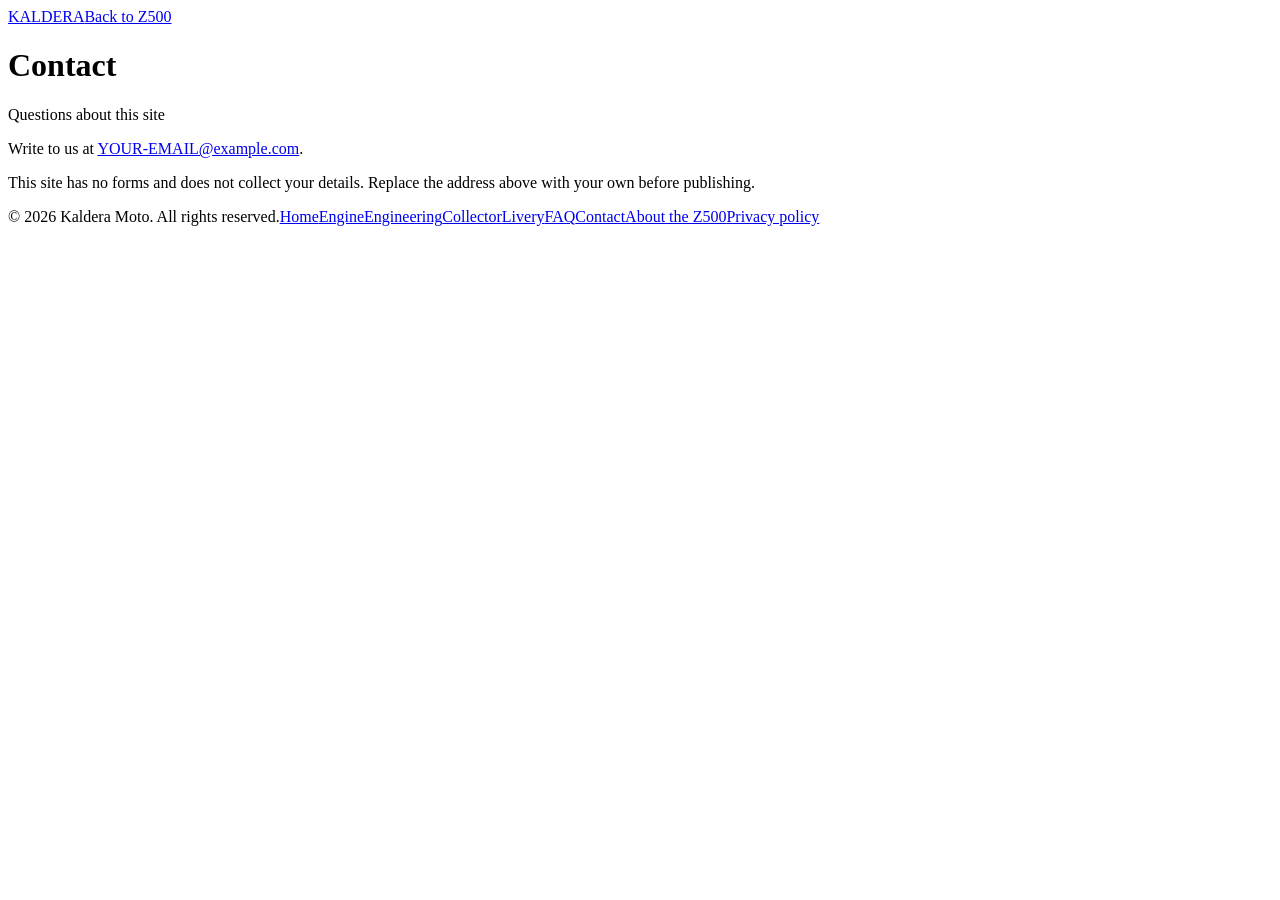
==== contact.html @ 1100e954 "Add files via upload" ====
<!doctype html>
<html lang="en"><head><meta charset="utf-8"><meta name="viewport" content="width=device-width, initial-scale=1, viewport-fit=cover">
<title>Contact — Kaldera Moto</title><link rel="stylesheet" href="https://fonts.googleapis.com/css2?family=Barlow+Condensed:wght@500;700&family=Archivo:wght@400;500&display=swap"><link rel="stylesheet" href="css/style.css"></head><body>
<header><a class="logo" href="index.html" aria-label="Kaldera Moto home">KALDERA</a><a class="c-button" href="index.html">Back to Z500</a></header>
<main class="doc">
<h1>Contact</h1><p>Questions about this site</p><p>Write to us at <a href="mailto:YOUR-EMAIL@example.com">YOUR-EMAIL@example.com</a>.</p><p>This site has no forms and does not collect your details. Replace the address above with your own before publishing.</p></main><div class="ad-slot" id="ad-banner" aria-label="Advertisement"></div>
<footer class="footer"><span>© <span id="yr"></span> Kaldera Moto. All rights reserved.</span><a href="index.html">Home</a><a href="engine.html">Engine</a><a href="engineering.html">Engineering</a><a href="collector.html">Collector</a><a href="livery.html">Livery</a><a href="faq.html">FAQ</a><a href="contact.html">Contact</a><a href="about.html">About the Z500</a><a href="privacy.html">Privacy policy</a></footer>
<script>document.getElementById("yr").textContent=new Date().getFullYear()</script><script src="js/ads.js"></script></body></html>
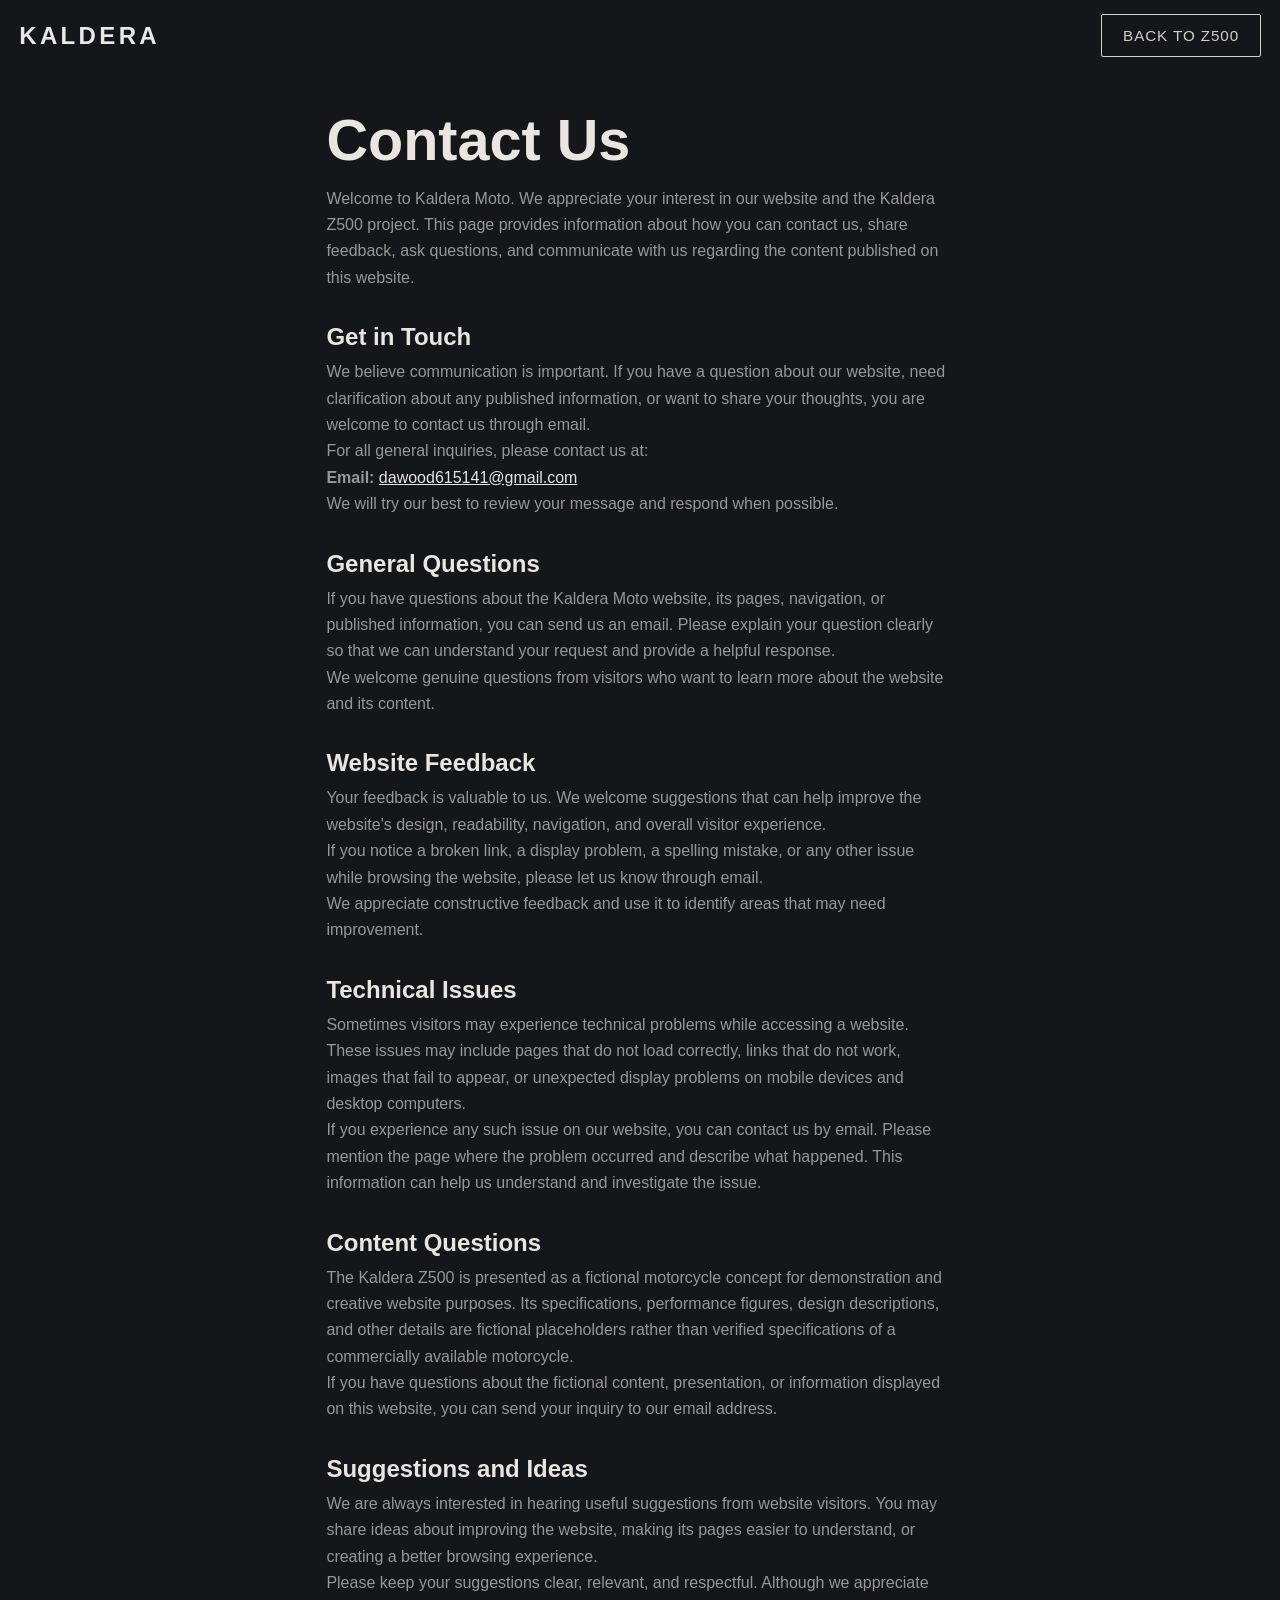
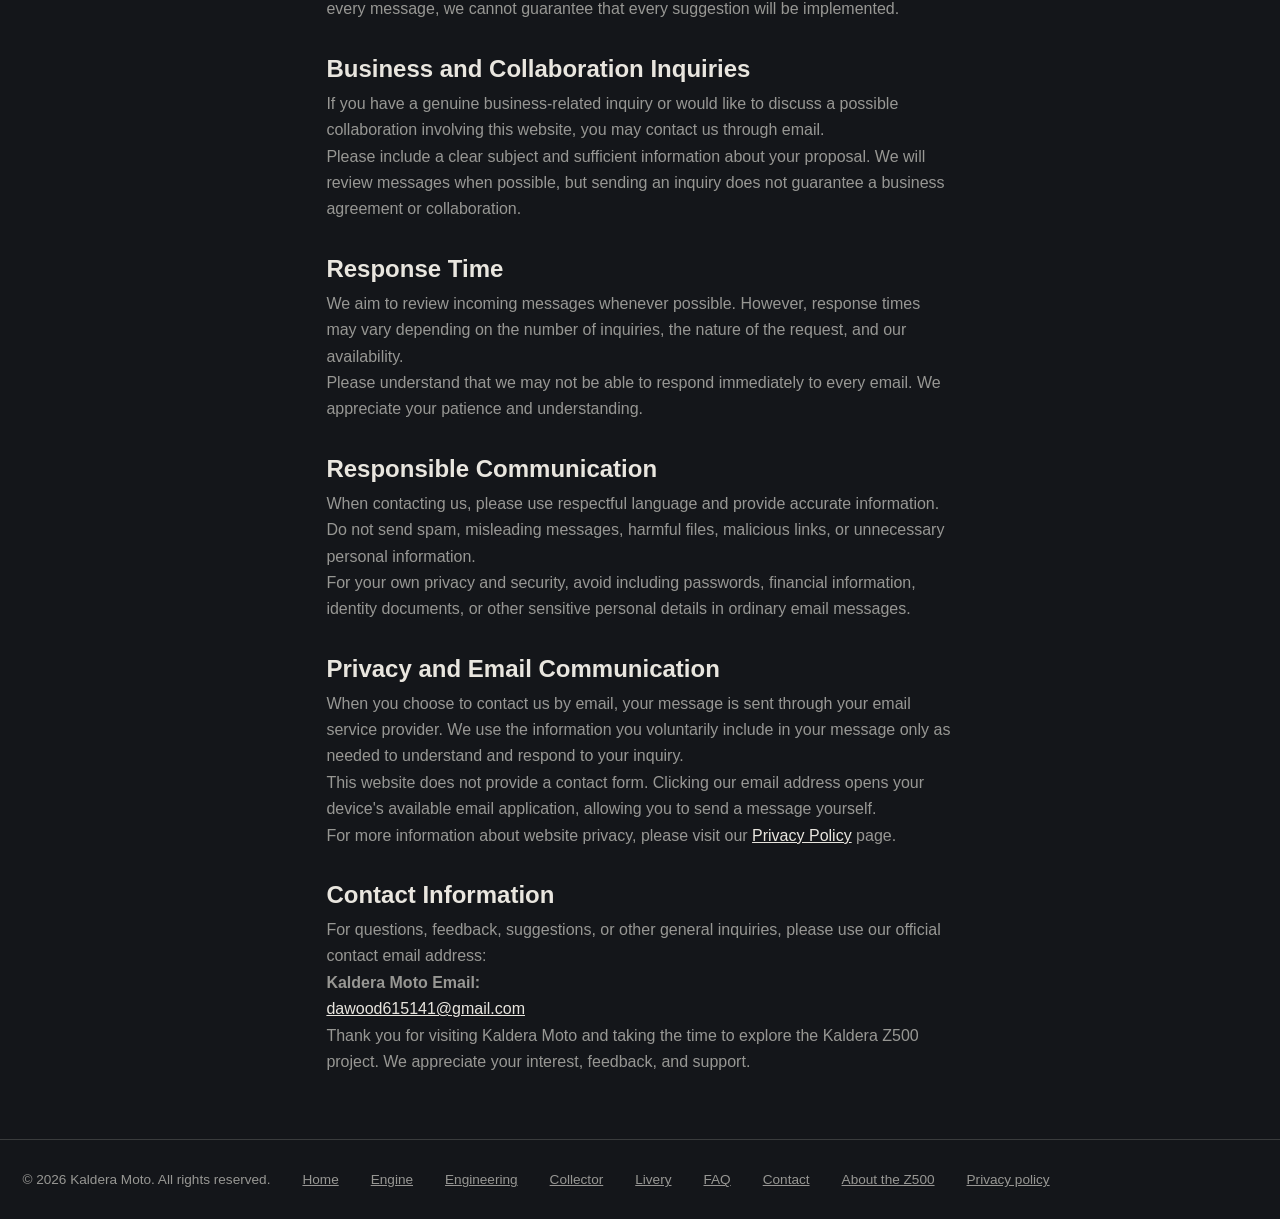
==== commit afb3ab9f: "Update contact.html" ====
--- a/contact.html
+++ b/contact.html
@@ -1,8 +1,132 @@
 <!doctype html>
-<html lang="en"><head><meta charset="utf-8"><meta name="viewport" content="width=device-width, initial-scale=1, viewport-fit=cover">
-<title>Contact — Kaldera Moto</title><link rel="stylesheet" href="https://fonts.googleapis.com/css2?family=Barlow+Condensed:wght@500;700&family=Archivo:wght@400;500&display=swap"><link rel="stylesheet" href="css/style.css"></head><body>
-<header><a class="logo" href="index.html" aria-label="Kaldera Moto home">KALDERA</a><a class="c-button" href="index.html">Back to Z500</a></header>
+<html lang="en">
+<head>
+<meta charset="utf-8">
+<meta name="viewport" content="width=device-width, initial-scale=1, viewport-fit=cover">
+
+<title>Contact Us — Kaldera Moto</title>
+<meta name="description" content="Contact Kaldera Moto for website questions, feedback, suggestions, technical support and general inquiries about the Kaldera Z500 project.">
+
+<link rel="stylesheet" href="https://fonts.googleapis.com/css2?family=Barlow+Condensed:wght@500;700&family=Archivo:wght@400;500&display=swap">
+
+<link rel="stylesheet" href="css/style.css">
+</head>
+
+<body>
+
+<header>
+<a class="logo" href="index.html" aria-label="Kaldera Moto home">KALDERA</a>
+<a class="c-button" href="index.html">Back to Z500</a>
+</header>
+
 <main class="doc">
-<h1>Contact</h1><p>Questions about this site</p><p>Write to us at <a href="mailto:YOUR-EMAIL@example.com">YOUR-EMAIL@example.com</a>.</p><p>This site has no forms and does not collect your details. Replace the address above with your own before publishing.</p></main><div class="ad-slot" id="ad-banner" aria-label="Advertisement"></div>
-<footer class="footer"><span>© <span id="yr"></span> Kaldera Moto. All rights reserved.</span><a href="index.html">Home</a><a href="engine.html">Engine</a><a href="engineering.html">Engineering</a><a href="collector.html">Collector</a><a href="livery.html">Livery</a><a href="faq.html">FAQ</a><a href="contact.html">Contact</a><a href="about.html">About the Z500</a><a href="privacy.html">Privacy policy</a></footer>
-<script>document.getElementById("yr").textContent=new Date().getFullYear()</script><script src="js/ads.js"></script></body></html>
+
+<h1>Contact Us</h1>
+
+<p>Welcome to Kaldera Moto. We appreciate your interest in our website and the Kaldera Z500 project. This page provides information about how you can contact us, share feedback, ask questions, and communicate with us regarding the content published on this website.</p>
+
+<h2>Get in Touch</h2>
+
+<p>We believe communication is important. If you have a question about our website, need clarification about any published information, or want to share your thoughts, you are welcome to contact us through email.</p>
+
+<p>For all general inquiries, please contact us at:</p>
+
+<p><strong>Email:</strong>
+<a href="mailto:dawood615141@gmail.com">dawood615141@gmail.com</a>
+</p>
+
+<p>We will try our best to review your message and respond when possible.</p>
+
+<h2>General Questions</h2>
+
+<p>If you have questions about the Kaldera Moto website, its pages, navigation, or published information, you can send us an email. Please explain your question clearly so that we can understand your request and provide a helpful response.</p>
+
+<p>We welcome genuine questions from visitors who want to learn more about the website and its content.</p>
+
+<h2>Website Feedback</h2>
+
+<p>Your feedback is valuable to us. We welcome suggestions that can help improve the website's design, readability, navigation, and overall visitor experience.</p>
+
+<p>If you notice a broken link, a display problem, a spelling mistake, or any other issue while browsing the website, please let us know through email.</p>
+
+<p>We appreciate constructive feedback and use it to identify areas that may need improvement.</p>
+
+<h2>Technical Issues</h2>
+
+<p>Sometimes visitors may experience technical problems while accessing a website. These issues may include pages that do not load correctly, links that do not work, images that fail to appear, or unexpected display problems on mobile devices and desktop computers.</p>
+
+<p>If you experience any such issue on our website, you can contact us by email. Please mention the page where the problem occurred and describe what happened. This information can help us understand and investigate the issue.</p>
+
+<h2>Content Questions</h2>
+
+<p>The Kaldera Z500 is presented as a fictional motorcycle concept for demonstration and creative website purposes. Its specifications, performance figures, design descriptions, and other details are fictional placeholders rather than verified specifications of a commercially available motorcycle.</p>
+
+<p>If you have questions about the fictional content, presentation, or information displayed on this website, you can send your inquiry to our email address.</p>
+
+<h2>Suggestions and Ideas</h2>
+
+<p>We are always interested in hearing useful suggestions from website visitors. You may share ideas about improving the website, making its pages easier to understand, or creating a better browsing experience.</p>
+
+<p>Please keep your suggestions clear, relevant, and respectful. Although we appreciate every message, we cannot guarantee that every suggestion will be implemented.</p>
+
+<h2>Business and Collaboration Inquiries</h2>
+
+<p>If you have a genuine business-related inquiry or would like to discuss a possible collaboration involving this website, you may contact us through email.</p>
+
+<p>Please include a clear subject and sufficient information about your proposal. We will review messages when possible, but sending an inquiry does not guarantee a business agreement or collaboration.</p>
+
+<h2>Response Time</h2>
+
+<p>We aim to review incoming messages whenever possible. However, response times may vary depending on the number of inquiries, the nature of the request, and our availability.</p>
+
+<p>Please understand that we may not be able to respond immediately to every email. We appreciate your patience and understanding.</p>
+
+<h2>Responsible Communication</h2>
+
+<p>When contacting us, please use respectful language and provide accurate information. Do not send spam, misleading messages, harmful files, malicious links, or unnecessary personal information.</p>
+
+<p>For your own privacy and security, avoid including passwords, financial information, identity documents, or other sensitive personal details in ordinary email messages.</p>
+
+<h2>Privacy and Email Communication</h2>
+
+<p>When you choose to contact us by email, your message is sent through your email service provider. We use the information you voluntarily include in your message only as needed to understand and respond to your inquiry.</p>
+
+<p>This website does not provide a contact form. Clicking our email address opens your device's available email application, allowing you to send a message yourself.</p>
+
+<p>For more information about website privacy, please visit our <a href="privacy.html">Privacy Policy</a> page.</p>
+
+<h2>Contact Information</h2>
+
+<p>For questions, feedback, suggestions, or other general inquiries, please use our official contact email address:</p>
+
+<p><strong>Kaldera Moto Email:</strong><br>
+<a href="mailto:dawood615141@gmail.com">dawood615141@gmail.com</a>
+</p>
+
+<p>Thank you for visiting Kaldera Moto and taking the time to explore the Kaldera Z500 project. We appreciate your interest, feedback, and support.</p>
+
+</main>
+
+<div class="ad-slot" id="ad-banner" aria-label="Advertisement"></div>
+
+<footer class="footer">
+<span>© <span id="yr"></span> Kaldera Moto. All rights reserved.</span>
+<a href="index.html">Home</a>
+<a href="engine.html">Engine</a>
+<a href="engineering.html">Engineering</a>
+<a href="collector.html">Collector</a>
+<a href="livery.html">Livery</a>
+<a href="faq.html">FAQ</a>
+<a href="contact.html">Contact</a>
+<a href="about.html">About the Z500</a>
+<a href="privacy.html">Privacy policy</a>
+</footer>
+
+<script>
+document.getElementById("yr").textContent = new Date().getFullYear();
+</script>
+
+<script src="js/ads.js"></script>
+
+</body>
+</html>
--- a/css/style.css
+++ b/css/style.css
@@ -0,0 +1,76 @@
+:root{--ink:#14161a;--bone:#e9e6df;--red:#e1251b;--dim:rgba(233,230,223,.62);--line:rgba(233,230,223,.18);
+--display:"Barlow Condensed","Arial Narrow",Arial,sans-serif;--body:"Archivo",Arial,sans-serif;--ruler-progress:0%}
+@media (prefers-color-scheme:dark){:root{color-scheme:dark}}
+*{box-sizing:border-box;margin:0}
+html{background:var(--ink);color:var(--bone);font-family:var(--body);-webkit-text-size-adjust:100%}
+body{padding-top:env(safe-area-inset-top,0px);padding-bottom:env(safe-area-inset-bottom,0px);background:var(--ink)}
+:focus-visible{outline:2px solid var(--red);outline-offset:3px}
+.c-button{font:500 .95rem/1 var(--display);letter-spacing:.06em;text-transform:uppercase;color:inherit;cursor:pointer;display:inline-flex;gap:.5rem;align-items:center;padding:.8rem 1.3rem;border:1px solid currentColor;background:none;border-radius:2px;text-decoration:none;transition:opacity .2s}
+.c-button--raised{background:var(--red);border-color:var(--red);color:#fff}
+.c-button--underline{border:0;padding:0;text-decoration:underline;text-transform:none;letter-spacing:0;font-family:var(--body)}
+.c-button--disabled,.c-button[disabled]{opacity:.4;pointer-events:none}
+header{position:fixed;top:env(safe-area-inset-top,0px);left:0;right:0;z-index:20;display:flex;justify-content:space-between;align-items:center;padding:.9rem 1.2rem;mix-blend-mode:difference}
+.logo{font:700 1.5rem var(--display);letter-spacing:.14em;color:#fff;text-decoration:none}
+/* hero reveal */
+.hero-reveal{position:fixed;inset:0;z-index:40;background:var(--ink);display:grid;place-items:center;padding:1.5rem;text-align:left}
+.hero-reveal__wrapper{max-width:34rem;display:grid;gap:1.6rem}
+.hero-reveal__title{font:500 clamp(1.8rem,6vw,3rem)/1.05 var(--display);letter-spacing:.01em}
+.hero-reveal__logo{font:700 clamp(3rem,16vw,9rem)/.9 var(--display);letter-spacing:.08em;color:var(--red)}
+.hero-reveal__controls{display:flex;gap:.8rem;flex-wrap:wrap}
+/* scrolly */
+.scrolly-pin-target{position:relative}
+.scrolly-telling__content{position:relative;height:100vh;height:100svh;overflow:hidden;background:#0b0c0e}
+.scrolly-telling__canvas{position:absolute;inset:0;width:100%;height:100%;object-fit:cover}
+.scrolly-telling__slide{position:absolute;inset:0;display:flex;flex-direction:column;justify-content:flex-end;padding:5rem 1.4rem 6rem;opacity:0;visibility:hidden;pointer-events:none}
+.scrolly-telling__slide.is-active{opacity:1;visibility:inherit}
+.scrolly-telling__slide[data-position=center-right]{align-items:flex-end;justify-content:center;text-align:right}
+.scrolly-telling__slide[data-position=bottom-right]{align-items:flex-end;text-align:right}
+.scrolly-telling__slide[data-position=bottom-center]{align-items:center;text-align:center}
+.intro-paragraph{max-width:30rem}
+.intro-paragraph__title{font:700 clamp(2rem,7vw,4.4rem)/.98 var(--display);text-transform:uppercase}
+.intro-paragraph__description{margin-top:.8rem;color:var(--dim);line-height:1.5;max-width:26rem}
+.scrolly-telling__badges{display:flex;gap:1.6rem;margin-top:1.4rem;flex-wrap:wrap}
+.badge-spec dt{font:700 2.2rem/1 var(--display)}
+.badge-spec dd{color:var(--dim);font-size:.8rem;margin-top:.2rem}
+.scroll-ruler{position:absolute;left:1.4rem;right:1.4rem;bottom:calc(2rem + env(safe-area-inset-bottom,0px));height:18px;max-width:420px;
+background:linear-gradient(to right,var(--red) var(--ruler-progress),rgba(233,230,223,.28) var(--ruler-progress));
+-webkit-mask-image:repeating-linear-gradient(to right,#000 0 2px,transparent 2px 12px);mask-image:repeating-linear-gradient(to right,#000 0 2px,transparent 2px 12px)}
+.scroll-down-affordance{position:absolute;right:1.4rem;top:50%;font:500 .85rem var(--display);letter-spacing:.1em;text-transform:uppercase;background:none;border:0;color:var(--dim);writing-mode:vertical-rl}
+.gallery-selectors{padding:5rem 1.4rem;max-width:60rem;margin:auto;display:grid;gap:0}
+.gallery-selectors__caption{font:700 clamp(1.8rem,5vw,3rem) var(--display);margin-bottom:1.5rem}
+.c-button--design-gallery-selector{display:flex;flex-direction:column;align-items:flex-start;gap:.3rem;border:0;border-top:1px solid var(--line);padding:1.3rem 0;width:100%;text-align:left;letter-spacing:0;text-transform:none}
+.c-button--design-gallery-selector strong{font:700 1.7rem var(--display);letter-spacing:.03em}
+.c-button--design-gallery-selector span{color:var(--dim);font:400 .95rem var(--body)}
+.c-button--design-gallery-selector:hover strong{color:var(--red)}
+.home-page__legal-box{max-width:60rem;margin:0 auto;padding:0 1.4rem 3rem;color:var(--dim);font-size:.78rem;line-height:1.5}
+footer.footer{border-top:1px solid var(--line);padding:2rem 1.4rem;display:flex;flex-wrap:wrap;gap:1rem 2rem;align-items:center;font-size:.85rem;color:var(--dim)}
+/* modal */
+dialog{border:0;background:var(--bone);color:var(--ink);width:min(40rem,calc(100% - 2rem));padding:1.6rem;border-radius:4px}
+dialog::backdrop{background:rgba(0,0,0,.7)}
+.modal__close{float:right;background:none;border:0;font-size:1.6rem;cursor:pointer;color:inherit}
+.modal__title{font:700 2.2rem/1 var(--display);text-transform:uppercase;margin:.4rem 0 .6rem}
+.modal__intro{line-height:1.5;margin-bottom:1.2rem}
+.slider__slide{border-top:2px solid var(--ink);padding:1rem 0;min-height:9rem}
+.slider__kicker{font:500 .85rem var(--display);letter-spacing:.1em;color:var(--red)}
+.slider__title{font:700 1.5rem var(--display);margin:.3rem 0}
+.slider__desc{line-height:1.5}
+.slider__nav{display:flex;gap:.6rem;margin-top:.8rem}
+.wipe{position:fixed;inset:0;z-index:60;background:var(--red);clip-path:inset(0 100% 0 0);pointer-events:none}
+.motion-safe-only{}
+@media (prefers-reduced-motion:reduce){
+ .scrolly-telling__content{height:auto;overflow:visible}
+ .scrolly-telling__canvas{position:relative;height:60vh}
+ .scrolly-telling__slide{position:relative;opacity:1;visibility:visible;padding:2rem 1.4rem}
+ .scroll-ruler,.scroll-down-affordance{display:none}
+}
+/* site pages + ad slots */
+.doc{max-width:42rem;margin:0 auto;padding:7rem 1.4rem 4rem;line-height:1.65}
+.doc h1{font:700 clamp(2.2rem,7vw,3.6rem)/1 var(--display);margin-bottom:1rem}
+.doc h2{font:700 1.5rem var(--display);margin:2rem 0 .5rem}
+.doc p,.doc li{color:var(--dim)}.doc ul{padding-left:1.2rem}.doc a{color:var(--bone)}
+.doc table{width:100%;border-collapse:collapse;margin-top:1rem}
+.doc th,.doc td{text-align:left;padding:.7rem .4rem;border-top:1px solid var(--line)}
+.doc th{font:700 1.1rem var(--display);color:var(--bone)}
+.ad-slot{max-width:60rem;margin:0 auto;padding:1rem 1.4rem;text-align:center;min-height:0}
+.ad-slot:empty{display:none}
+.footer a{color:inherit}
